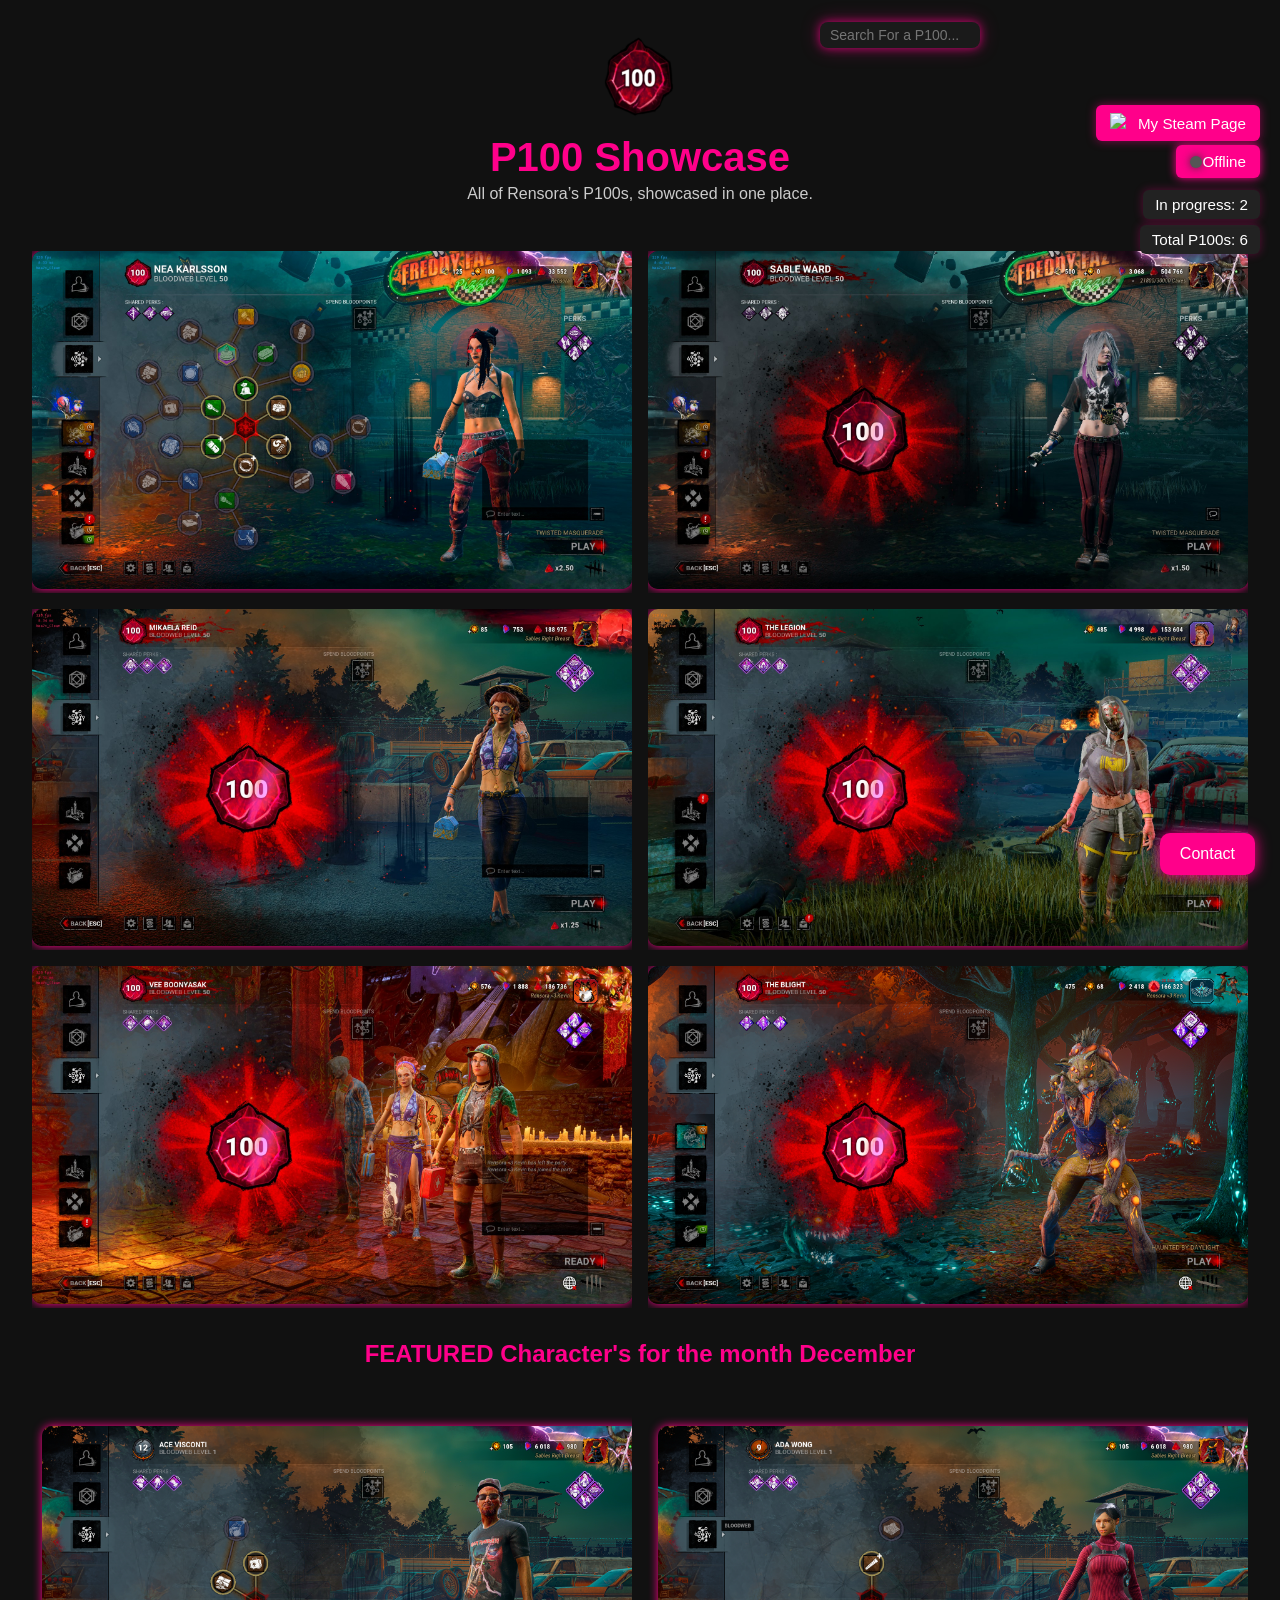
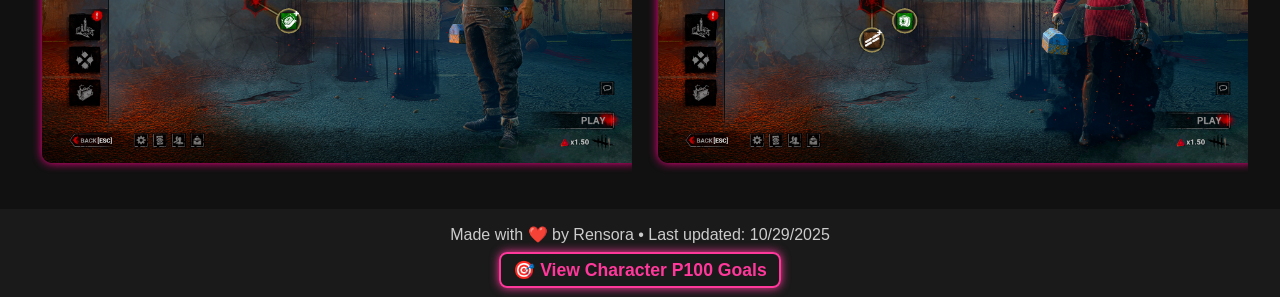
==== p100/index.html @ 57f7c6dd "initial comit" ====
<!DOCTYPE html>
<html lang="en">
<head>
  <meta charset="UTF-8" />
  <meta name="viewport" content="width=device-width, initial-scale=1.0" />

  <!-- General metadata -->
  <meta name="title" content="Rensora's P100 Showcase" />
  <meta name="description" content="All of Rensora’s P100s, showcased in one place." />
  <meta name="author" content="Rensora" />
  <meta name="theme-color" content="#b00020" />
  <meta name="robots" content="index, follow" />

  <!-- Open Graph (Discord, Facebook, etc.) -->
  <meta property="og:type" content="website" />
  <meta property="og:title" content="Rensora's P100 Showcase" />
  <meta property="og:description" content="All of Rensora’s P100s, showcased in one place." />
  <meta property="og:image" content="https://i.imgur.com/ICEj7Y8.png" />
  <meta property="og:url" content="https://rensoraa.github.io/p100/" />

  <!-- Twitter Cards -->
  <meta name="twitter:card" content="summary_large_image" />
  <meta name="twitter:title" content="Rensora's P100 Showcase" />
  <meta name="twitter:description" content="All of Rensora’s P100s, showcased in one place." />
  <meta name="twitter:image" content="https://i.imgur.com/ICEj7Y8.png" />

  <title>P100 Showcase</title>
  <link rel="icon" href="https://p100library.com/favicon.ico" />
  <link rel="stylesheet" href="styles.css" />
</head>

<body>
<header>
  <img src="assets/Banner.png" alt="Banner" class="banner" />
  <h1>P100 Showcase</h1>

  <a href="https://steamcommunity.com/id/rensora/" target="_blank" class="steam-button">
    <img src="https://cdn-icons-png.flaticon.com/512/3670/3670382.png" alt="My Steam Page" class="steam-icon" />
    My Steam Page
  </a>

  <div class="p100-counter">
    Total P100s: <span id="p100-count">6</span>
  </div>

  <div class="inprogress-counter">
    In progress: <span id="inprogress-count">2</span>
  </div>
  <p>All of Rensora’s P100s, showcased in one place.</p>
</header>

<!-- Discord button with dot and status text -->
<div id="discord-button" class="discord-button">
  <span id="discord-status-dot"></span>
  <span id="discord-status-text"></span>
</div>

<!-- Discord activity box (glassy, DBD info) -->
<div id="discord-activity" class="discord-activity">
  <img id="dbd-image" src="https://cdn2.steamgriddb.com/icon/29ec8066dea8748449b852688c46ee5a/32/256x256.png" alt="Game Art">
  <div class="dbd-info">
    <span id="dbd-title">Playing Dead by Daylight</span>
    <span id="dbd-timer"></span>
  </div>
</div>

<div class="search-container">
  <input type="text" id="search-input" placeholder="Search For a P100..." />
  <ul id="search-results"></ul>
</div>

<main class="gallery-section">
  <div class="gallery">
    <div class="screenshot">
      <img src="assets/p100-screenshots/Survivor/Nea.jpg" alt="Nea Karlsson" title="Unlocked on 27 Mar 2025" />
    </div>
    <div class="screenshot">
      <img src="assets/p100-screenshots/Survivor/Sable.jpg" alt="Sable Ward" title="Unlocked on 22 Jul 2025" />
    </div>
    <div class="screenshot">
      <img src="assets/p100-screenshots/Survivor/Mika.jpg" alt="Mikaela Reid" title="Unlocked on 6 Sep 2025" />
    </div>
    <div class="screenshot">
      <img src="assets/p100-screenshots/Killer/P100_Legion.jpg" alt="Legion" title="Unlocked on 18 September 2025" />
    </div>
    <div class="screenshot">
      <img src="assets/p100-screenshots/Survivor/Vee.jpg" alt="Vee Boonyasak" title="Unlocked on 11 October 2025" />
      </div>
      <div class="screenshot">
      <img src="assets/p100-screenshots/Killer/P100_BlightV2.jpg" alt="Blight" title="Unlocked on 29 October 2025" />
    </div>
    </div>

  <h4 id="featured-title"></h4>
  <div class="gallery" id="featured-gallery"></div>
</main>

<footer>
  <p>Made with ❤️ by Rensora • Last updated: 10/29/2025</p>

  <div class="subsite-link">
      <a href="https://rensoraa.github.io/Prestige-Goals/" class="footer-link">🎯 View Character P100 Goals</a>
    </p>
  </div>
</footer>

<div class="lightbox" id="lightbox">
  <div class="lightbox-content">
    <img src="" alt="Popup Image" id="lightbox-img" />
    <div class="lightbox-info" id="lightbox-info">
      <h3 id="lightbox-title">P100 Title</h3>
      <p id="lightbox-cost"><span class="highlight">Amount Spend:</span></p>
      <p id="lightbox-desc">Additional info about this P100.</p>
      <p id="lightbox-extra">Extra info about this P100.</p>
    </div>
  </div>
</div>
<div id="customAlert" class="hidden">
  <div class="alert-content">
    <p id="alertMessage"></p>
    <button onclick="closeAlert()">OK</button>
  </div>
</div>
<script>
function showAlert(message) {
  document.getElementById("alertMessage").innerHTML = message;
  document.getElementById("customAlert").classList.remove("hidden");
}

function closeAlert() {
  document.getElementById("customAlert").classList.add("hidden");
}
</script>
<script>
  const lightbox = document.getElementById('lightbox');
  const lightboxImg = document.getElementById('lightbox-img');
  const lightboxTitle = document.getElementById('lightbox-title');
  const lightboxDesc = document.getElementById('lightbox-desc');
  const lightboxExtra = document.getElementById('lightbox-extra');
  const lightboxCost = document.getElementById('lightbox-cost');

  const infoMap = {
    'Nea Karlsson': 
    { title: 'Nea Karlsson',
    desc: 'Unlocked on 27 Mar 2025 • My first P100',
    cost: '~ 119 Million Bloodpoints'
   },
    'Sable Ward': 
    { title: 'Sable Ward',
    desc: 'Unlocked on 22 Jul 2025 • My second P100', 
    cost: '~ 121 Million Bloodpoints' 
  },
    'Legion': 
    { title: 'Legion',
    desc: 'Unlocked on 18 August 2025 • My fourth P100',
    cost: 'Aprox 125 Million Bloodpoints'
  },
  'Mikaela Reid': 
    { title: 'Mikaela Reid',
    desc: 'Unlocked on 6 Sep 2025 • My third P100', 
    cost: '~ 123 Million Bloodpoints' 
  },
  'Vee Boonyasak': 
    { title: 'Vee Boonyasak',
    desc: 'Unlocked on 10/11/2025 • My fifth P100', 
    cost: '~ 130 Million Bloodpoints' 
  },
    'Blight': 
    { title: 'The Blight',
    desc: 'Unlocked on 29 Oct 2025 • My sixth P100', 
    cost: '~ 140 Million Bloodpoints' 
  }
};

  document.querySelectorAll('.screenshot img').forEach(img => {
    img.addEventListener('click', () => {
      const alt = img.alt;
      const info = infoMap[alt] || { title: alt, desc: 'No extra info available.'};
      lightboxImg.src = img.src;
      lightboxTitle.textContent = info.title;
      lightboxDesc.textContent = info.desc;
      lightboxExtra.textContent = info.extra;
      lightboxCost.innerHTML = `<span class="highlight">Amount Spend:</span> ${info.cost}`;
      lightbox.classList.add('active');
    });
  });

  lightbox.addEventListener('click', () => {
    lightbox.classList.remove('active');
  });

  const searchInput = document.getElementById('search-input');
  const searchResults = document.getElementById('search-results');

  const nameMap = {
    "Nea Karlsson": "P100 Nea",
    "Sable Ward": "P100 Sable",
    "The Legion": "P100 Legion",
    "Mikaela Reid": "P100 Mika",
    "Vee Boonyasak": "P100 Vee",
    "The Blight": "P100 Blight"
  };

  const imgMap = {};
  document.querySelectorAll('.screenshot img').forEach(img => {
    imgMap[img.alt.toLowerCase()] = img;
  });

  searchInput.addEventListener('input', () => {
    const query = searchInput.value.toLowerCase();
    searchResults.innerHTML = '';
    if(query.length === 0) { searchResults.style.display='none'; return;}
    Object.keys(imgMap).forEach(key => {
      if(key.includes(query)){
        const li = document.createElement('li');
        li.textContent = key;
        li.addEventListener('click', () => imgMap[key].click());
        searchResults.appendChild(li);
      }
    });
    searchResults.style.display = searchResults.children.length ? 'block' : 'none';
  });

 // Discord status update
function updateDiscordStatus() {
  fetch("https://api.lanyard.rest/v1/users/929521121475313804")
    .then(res => res.json())
    .then(data => {
      if (!data.success) return;

      const dot = document.getElementById("discord-status-dot");
      const statusText = document.getElementById("discord-status-text");
      const status = data.data.discord_status;
      const activities = data.data.activities;

      // Set status dot & text
      if (status === "online") {
        dot.className = "status-online";
        statusText.textContent = "Online";
      } else if (status === "idle") {
        dot.className = "status-idle";
        statusText.textContent = "Idle";
      } else if (status === "dnd") {
        dot.className = "status-dnd";
        statusText.textContent = "Do Not Disturb";
      } else {
        dot.className = "status-offline";
        statusText.textContent = "Offline";
      }

      const activityBox = document.getElementById("discord-activity");
      const dbd = activities.find(a => a.name && a.name.toLowerCase() === "dead by daylight");

      if (dbd) {
        document.getElementById("dbd-image").src = "https://cdn2.steamgriddb.com/icon/29ec8066dea8748449b852688c46ee5a/32/256x256.png";
        document.getElementById("dbd-title").textContent = "Playing Dead by Daylight";

        const startTime = dbd.timestamps?.start;
        if (startTime) {
          const updateTimer = () => {
            const elapsed = Date.now() - startTime;
            const hours = Math.floor(elapsed / 3600000);
            const minutes = Math.floor((elapsed % 3600000) / 60000);
            const seconds = Math.floor((elapsed % 60000) / 1000);
            document.getElementById("dbd-timer").textContent = `${hours}h ${minutes}m ${seconds}s`;
          };
          updateTimer();
          setInterval(updateTimer, 1000);
        } else {
          document.getElementById("dbd-timer").textContent = "";
        }

        activityBox.style.display = 'flex';
      } else {
        // DBD not active
        document.getElementById("dbd-image").src = "https://cdn2.steamgriddb.com/icon/29ec8066dea8748449b852688c46ee5a/32/256x256.png";
        document.getElementById("dbd-title").textContent = "Not playing Dead by Daylight Right now";
        document.getElementById("dbd-timer").textContent = "";
        activityBox.style.display = 'flex';
      }
    })
    .catch(() => {
      const dot = document.getElementById("discord-status-dot");
      const statusText = document.getElementById("discord-status-text");
      const activityBox = document.getElementById("discord-activity");

      dot.className = "status-offline";
      statusText.textContent = "Offline";
      activityBox.style.display = 'none';
    });
}

updateDiscordStatus();
setInterval(updateDiscordStatus, 15000);

// ===== Featured Images =====
  const monthNames = [
    "january","february","march","april","may","june",
    "july","august","september","october","november","december"
  ];
  const now = new Date();
  const currentMonth = monthNames[now.getMonth()];

  const title = document.getElementById('featured-title');
  title.textContent = `FEATURED Character's for the month ${currentMonth.charAt(0).toUpperCase() + currentMonth.slice(1)}`;

  const gallery = document.getElementById('featured-gallery');

  let images = ["img1.png","img2.png"]; 
  let folder = currentMonth;
  if (images.length === 0) {
    images = ["No feature this month.jpg"];
    folder = "Nope";
  }

  images.forEach(name => {
    const wrapper = document.createElement('div');
    wrapper.className = 'screenshot';
    const img = document.createElement('img');
    img.src = `assets/Featured/${folder}/${name}`;
    img.alt = folder === "Nope" ? "No featured image this month" : `${currentMonth} featured image`;
    img.title = folder === "Nope" ? "No featured character this month" : "Next character(s) P100";
    img.style.maxWidth = '900px';
    img.style.margin = '10px';
    wrapper.appendChild(img);
    gallery.appendChild(wrapper);
  });

console.log(`⠀⠀⠀⠀⠀⢀⠤⠐⠒⠀⠀⠀⠒⠒⠤⣀⠀⠀⠀⠀⠀⠀⠀⠀⠀⠀⠀⠀⠀⠀⠀⠀⠀⠀⠀⠀⠀⠀⠀⠀⠀
⠀⠀⠀⡠⠊⠁⠀⠀⠀⠀⠀⠀⠀⠀⠀⠀⠑⢄⠀⠀⠀⠀⠀⠀⠀⠀⠀⠀⠀⠀⠀⠀⠀⠀⠀⠀⠀⠀⠀⠀⠀
⠀⠀⡔⠁⠀⠀⠀⠀⠀⢰⠁⠀⠀⠀⠀⠀⠀⠈⠆⠀⠀⠀⠀⠀⠀⠀⠀⠀⠀⠀⠀⠀⠀⠀⠀⠀⠀⠀⠀⠀⠀
⠀⢰⠀⠀⠀⠀⠀⠀⠀⣾⠀⠀⠔⠒⠢⠀⠀⠀⢼⠀⠀⠀⠀⠀⠀⠀⠀⠀⠀⠀⠀⠀⠀⠀⠀⠀⠀⠀⠀⠀⠀
⠀⡆⠀⠀⠀⠀⠀⠀⠀⠸⣆⠀⠀⠙⠀⠀⠠⠐⠚⠀⠀⠀⠀⠀⠀⠀⠀⠀⠀⠀⠀⠀⠀⠀⠀⠀⠀⠀⠀⠀⠀
⠀⠇⠀⠀⠀⠀⠀⠀⠀⠀⢻⠀⠀⠀⠀⠀⠀⡄⢠⠁⠀⠀⠀⠀⠀⠀⠀⠀⠀⠀⠀⠀⠀⠀⠀⠀⠀⢀⡀⠀⠀
⠀⢸⠀⠀⠀⠀⠀⠀⠀⠀⢸⠀⠀⠀⠀⣀⣀⡠⡌⠀⠀⠀⠀⠀⠀⠀⠀⠀⠀⠀⠀⡀⢄⣲⣬⣶⣿⣿⡇⡇⠀
⠀⠀⠆⠀⠀⠀⠀⠀⠀⠀⠘⡆⠀⠀⢀⣀⡀⢠⠃⠀⠀⠀⠀⠀⠀⠀⠀⠀⢴⣾⣶⣿⣿⣿⣿⣿⣿⣿⣿⡇⠀
⠀⠀⢸⠀⠀⠀⠀⠠⢄⠀⠀⢣⠀⠀⠑⠒⠂⡌⠀⠀⠀⠀⠀⠀⠀⠀⠀⠀⠀⠉⠛⢿⣿⣿⣿⣿⣿⣿⣿⡇⠀
⠀⠀⠀⠀⠀⠀⠀⠀⠀⠑⠤⡀⠑⠀⠀⠀⡘⠀⠀⠀⠀⠀⠀⠀⠀⠀⠀⠀⠀⠀⡀⣡⣿⣿⣿⣿⣿⣿⣿⣇⠀
⠀⠀⢀⡄⠀⠀⠀⠀⠀⠀⠀⠈⢑⠖⠒⠉⠀⠀⠀⠀⠀⠀⠀⠀⠀⠀⠀⠀⠀⠐⣴⣿⣿⣿⡟⠁⠈⠛⠿⣿⠀
⠀⣰⣿⣿⣄⠀⠀⠀⠀⠀⠀⠀⢸⠀⠀⠀⠀⠀⠀⠀⠀⠀⠀⠀⠀⠀⠀⢀⢈⣾⣿⣿⣿⠏⠀⠀⠀⠀⠀⠈⠀
⠈⣿⣿⣿⣿⣷⡤⣀⡀⠀⠀⢀⠎⣦⣄⣀⡀⠀⠀⠀⠀⠀⠀⠀⠀⠀⠀⣢⣿⣿⣿⡿⠃⠀⠀⠀⠀⠀⠀⠀⠀
⠀⠘⣿⣿⣿⣿⣿⣄⠈⢒⣤⡎⠀⢸⣿⣿⣿⣷⣶⣤⣄⣀⠀⠀⠀⢠⣽⣿⠿⠿⣿⠁⠀⠀⠀⠀⠀⠀⠀⠀
⠀⠀⠹⣿⣿⣿⣿⣿⣾⠛⠉⣿⣦⣸⣿⣿⣿⣿⣿⣿⣿⣿⣿⡗⣰⣿⣿⣿⠀⠀⣿⠀⠀⠀⠀⠀⠀⣀⡀⠀⠀
⠀⠀⡰⠋⠉⠉⠉⣿⠉⠀⠀⠉⢹⡿⠋⠉⠉⠉⠛⢿⣿⠉⠉⠋⠉⠉⠻⣿⠀⠀⣿⠞⠉⢉⣿⠚⠉⠉⠉⣿⠀
⠀⠀⢧⠀⠈⠛⠿⣟⢻⠀⠀⣿⣿⠁⠀⣾⣿⣧⠀⠘⣿⠀⠀⣾⣿⠀⠀⣿⠀⠀⠋⠀⢰⣿⣿⡀⠀⠛⠻⣟⠀
⠀⠀⡞⠿⠶⠄⠀⢸⢸⠀⠀⠿⢿⡄⠀⠻⠿⠇⠀⣸⣿⠀⠀⣿⣿⠀⠀⣿⠀⠀⣶⡀⠈⢻⣿⠿⠶⠆⠀⢸⡇
⠀⠀⠧⢤⣤⣤⠴⠋⠈⠦⣤⣤⠼⠙⠦⢤⣤⡤⠶⠋⠹⠤⠤⠿⠿⠤⠤⠿⠤⠤⠿⠳⠤⠤⠽⢤⣤⣤⠴⠟`);
console.log("Website loaded, Discord status updated. Everything should be working as expected.");
console.log("Current p100's = 6");
console.log("Current in-progress = 2");
console.warn("All buttons, and other assets are loaded and tested on a 1920x1080 resolution.");
console.warn("The discord API used here might reflect outdated information. (Such as: Relative offset of Online status)");
console.error("If you believe the website displays incorrect information, please report it. (you can add me on steam for such reports!)");
</script>
<!-- ===== CONTACT SYSTEM ===== -->
<button id="contact-btn" class="contact-button" aria-label="Contact">Contact</button>

<div id="contact-overlay" class="contact-overlay" aria-hidden="true">
  <div class="contact-content" role="dialog" aria-modal="true" aria-labelledby="contact-title">
    <h2 id="contact-title">Contact Me</h2>
    <form id="contact-form">
      <label for="category">Select Category *</label>
      <select id="category" required>
        <option value="">--Choose an option--</option>
        <option value="contact">Contact</option>
        <option value="complaints">Complaints</option>
        <option value="suggestions">Suggestions</option>
        <option value="other">Other</option>
      </select>

      <label for="discordName">Your Discord *</label>
      <input type="text" id="discordName" placeholder="Rensora._.#0000" required>

      <label for="message">Message *</label>
      <textarea id="message" rows="5" placeholder="Type your message here..." required></textarea>

      <div class="contact-actions">
        <button type="submit" class="submit-btn">Send</button>
        <button type="button" id="close-contact" class="close-btn">Cancel</button>
      </div>
    </form>
  </div>
</div>

<script>
(function () {
  const contactBtn = document.getElementById("contact-btn");
  const overlay = document.getElementById("contact-overlay");
  const closeBtn = document.getElementById("close-contact");
  const form = document.getElementById("contact-form");

  const webhooks = {
    contact: "https://discord.com/api/webhooks/1416488194798780447/uE4sruQIq5HMZhekdR8am6EM9kVMzYgcfvou3D4Vh_VSGyOtvY9nW66fQlyIl3D5UG2p",
    complaints: "https://discord.com/api/webhooks/1416487804522729662/ZLve8uUP86iZYOeUCAJmQNl99UmAfTSWb7vYS_ps4KSuPPb0X8JlIWyMHUTUNyP_E-aK",
    suggestions: "https://discord.com/api/webhooks/1416488346473205911/826_Mj_bfxJPOfkSSa62LzQCugBU2kJ0IW4DMhsxzvoUXPfQDjrv7t6mCwAQtP8wggOj",
    other: "https://discord.com/api/webhooks/1416488577906376775/HiCstAaTAJb9T0V8Nc5EK-UvaNuwnwzjq2hUctL6gNjbhFBQqp-__IMGoSo9GBK8_2mt"
  };

  function openOverlay() {
    overlay.style.display = "flex";
    overlay.setAttribute("aria-hidden", "false");
    document.getElementById("category").focus();
  }

  function closeOverlay() {
    overlay.style.display = "none";
    overlay.setAttribute("aria-hidden", "true");
    form.reset();
  }

  contactBtn.addEventListener("click", openOverlay);
  closeBtn.addEventListener("click", closeOverlay);

  overlay.addEventListener("click", (e) => {
    if (e.target === overlay) closeOverlay();
  });

  form.addEventListener("submit", async (e) => {
    e.preventDefault();
    const category = document.getElementById("category").value;
    const discordName = document.getElementById("discordName").value;
    const message = document.getElementById("message").value;

    if (!category || !discordName || !message) return;

    const webhookUrl = webhooks[category] || webhooks.contact;

const titles = {
  contact: "Someone is trying to get in contact",
  complaints: "A new complaint was opened",
  suggestions: "Someone has a new suggestion",
  other: "A new message was opened"
};

await fetch(webhookUrl, {
  method: "POST",
  headers: { "Content-Type": "application/json" },
  body: JSON.stringify({
    content: "<@929521121475313804>", // ping
    embeds: [
      {
        title: titles[category] || "Website fetched a new message",
        color: parseInt("4B0082", 16),
        fields: [
          { name: "Name", value: `\`\`\`\n${discordName}\n\`\`\``, inline: true },
          { name: "Category", value: `\`\`\`\n${category}\n\`\`\``, inline: true },
          { name: "Message", value: `\`\`\`\n${message}\n\`\`\`` }
        ],
        footer: {
          text: `Message was received today at ${new Date().toLocaleTimeString()}`
        }
      }
    ]
  })
});
    closeOverlay();
    showAlert("Your message has been sent!<br>Rensora will respond to you shortly.<br>Join his server or await a friend request.<br><a href='https://discord.gg/2VMYujXzRh' target='_blank'>Join Contact Server</a>");
  });
})();
</script>
</body>
</html>
---- p100/styles.css ----
:root {
    --purple-main: #ff008a;
    --purple-hover: #ff389b;
}
* {
    margin: 0;
    padding: 0;
    box-sizing: border-box;
}
body {
    font-family: "Segoe UI", Tahoma, Geneva, Verdana, sans-serif;
    background-color: #111;
    color: #eee;
    text-align: center;
    min-height: 100vh;
    display: flex;
    flex-direction: column;
}
header {
    padding: 2rem 1rem 1rem;
}
.banner {
    display: block;
    width: 7% !important;
    height: auto !important;
    margin: 0 auto 1rem;
    border-radius: 1rem;
}
h1 {
    font-size: 2.5rem;
    margin-bottom: 0.3rem;
    color: var(--purple-main);
}
h4 {
    font-size: 1.5rem;
    margin-bottom: 1rem;
    color: var(--purple-main);
    text-align: center;
}
p {
    font-size: 1rem;
    color: #ccc;
}
.gallery {
    display: grid;
    grid-template-columns: repeat(2, 1fr);
    gap: 1rem;
    padding: 2rem;
    flex-grow: 1;
}
.screenshot {
    position: relative;
    display: inline-block;
    overflow: hidden;
}
.screenshot img {
    width: 100%;
    border-radius: 10px;
    box-shadow: 0 0 10px rgba(255, 0, 138, 1);
    transition: transform 0.2s ease;
}
.screenshot img:hover {
    transform: scale(1.03);
}
footer {
    padding: 1rem;
    background-color: #1a1a1a;
    font-size: 0.9rem;
    color: #777;
}
.lightbox {
    position: fixed;
    top: 0;
    left: 0;
    width: 100%;
    height: 100%;
    background: rgba(0, 0, 0, 0.85);
    display: flex;
    align-items: center;
    justify-content: center;
    z-index: 999;
    visibility: hidden;
    opacity: 0;
    transition: opacity 0.2s ease;
}
.lightbox.active {
    visibility: visible;
    opacity: 1;
}
.lightbox-content {
    display: flex;
    flex-direction: row;
    align-items: center;
    gap: 2rem;
    max-width: 90%;
    max-height: 90%;
    flex-wrap: wrap;
}
.lightbox img {
    max-width: 75%;
    max-height: 80%;
    border-radius: 10px;
    box-shadow: 0 0 20px rgba(255, 0, 138, 1);
}
.lightbox-info {
    max-width: 30%;
    background-color: #1a1a1a;
    padding: 1rem;
    border-radius: 10px;
    color: #eee;
    box-shadow: 0 0 15px rgba(255, 0, 138, 0.5);
    text-align: left;
}
.lightbox-info h3 {
    margin-bottom: 0.5rem;
    color: var(--purple-hover);
}
.lightbox-info p {
    font-size: 0.95rem;
    color: #ccc;
}
.steam-button {
    position: absolute;
    top: 105px;
    right: 20px;
    background-color: var(--purple-main);
    color: #fff;
    padding: 8px 14px;
    text-decoration: none;
    border-radius: 6px;
    font-size: 0.95rem;
    display: flex;
    align-items: center;
    gap: 8px;
    box-shadow: 0 0 10px rgba(255, 0, 138, 0.5);
    transition: background 0.2s ease;
    z-index: 10;
}
.steam-button:hover {
    background-color: var(--purple-hover);
}
.highlight {
    color: var(--purple-hover);
    font-weight: bold;
    font-style: italic;
}
.p100-counter,
.inprogress-counter {
    position: absolute;
    background-color: #222;
    color: #fff;
    padding: 6px 12px;
    border-radius: 6px;
    font-size: 0.95rem;
    box-shadow: 0 0 10px rgba(255, 0, 138, 0.3);
    z-index: 9;
}
.p100-counter { top: 225px; right: 20px; }
.inprogress-counter { top: 190px; right: 20px; }

.steam-icon {
    width: 20px;
    height: 20px;
}
#killer-section .gallery {
    display: flex;
    justify-content: center;
    align-items: center;
}
#killer-section .screenshot {
    text-align: center;
}
#killer-section img {
    max-width: 900px;
    width: 100%;
    height: auto;
}
.search-container {
    position: absolute;
    top: 22px;
    right: 300px;
    text-align: right;
    z-index: 10;
}
#search-input {
    padding: 5px 10px;
    border-radius: 8px;
    border: none;
    font-size: 14px;
    width: 160px;
    background-color: #1a1a1a;
    color: #fff;
    box-shadow: 0 0 10px rgba(255, 0, 138, 0.7), 0 0 20px rgba(255, 0, 138, 0.3);
    transition: box-shadow 0.2s ease, background 0.2s ease;
}
#search-input:focus {
    outline: none;
    box-shadow: 0 0 15px rgba(255, 0, 138, 0.8), 0 0 25px rgba(255, 0, 138, 0.6);
}
#search-results {
    list-style: none;
    margin-top: 5px;
    padding: 0;
    background-color: #1f1b2e;
    border-radius: 8px;
    display: none;
    max-height: 200px;
    overflow-y: auto;
}
#search-results li {
    padding: 6px 10px;
    cursor: pointer;
}
#search-results li:hover {
    background-color: #333;
}
.subsite-link {
    margin-top: 1rem;
}
.subsite-link a {
    color: var(--purple-hover);
    font-weight: bold;
    text-decoration: none;
    font-family: 'Bebas Neue', sans-serif;
    font-size: 1.1rem;
    padding: 6px 12px;
    border: 2px solid var(--purple-hover);
    border-radius: 8px;
    box-shadow: 0 0 10px #ff389b;
    transition: background-color 0.3s ease, color 0.3s ease;
}
.subsite-link a:hover, .subsite-link a:focus {
    background-color: var(--purple-hover);
    color: #111;
    box-shadow: 0 0 20px #ff389b;
}
.footer-link {
    color: var(--purple-hover);
    font-weight: bold;
    text-decoration: none;
    transition: color 0.3s ease;
}
.footer-link:hover, .footer-link:focus {
    color: var(--purple-hover);
    text-decoration: none;
}
a {
    color: inherit;
    text-decoration: none;
}
.discord-activity {
    display: none;
    position: absolute;
    top: 22px;
    right: 20px;
    background: rgba(34, 34, 34, 0.6);
    backdrop-filter: blur(8px);
    border-radius: 12px;
    padding: 10px;
    box-shadow: 0 0 15px rgba(255, 0, 138, 0.486);
    color: #fff;
    width: 220px;
    font-size: 0.9rem;
    display: flex;
    align-items: center;
    gap: 10px;
}
.discord-activity img {
    width: 48px;
    height: 48px;
    border-radius: 8px;
    box-shadow: 0 0 8px rgba(255, 0, 138, 1);
}
.dbd-info {
    display: flex;
    flex-direction: column;
}
#dbd-title {
    font-weight: bold;
    color: var(--purple-hover);
}
#dbd-timer {
    font-size: 0.8rem;
    color: #ccc;
}
.discord-button {
    position: absolute;
    top: 145px;
    right: 20px;
    background-color: var(--purple-main);
    color: #fff;
    padding: 8px 14px;
    text-decoration: none;
    border-radius: 6px;
    font-size: 0.95rem;
    display: flex;
    align-items: center;
    justify-content: center;
    box-shadow: 0 0 10px rgba(255, 0, 138, 1);
    transition: background 0.2s ease;
    z-index: 10;
}
#discord-status-dot {
    width: 12px;
    height: 12px;
    border-radius: 50%;
    display: inline-block;
}
.status-online {
    background-color: #43b581;
    box-shadow: 0 0 8px #43b581;
}
.status-idle {
    background-color: #faa61a;
    box-shadow: 0 0 8px #faa61a;
}
.status-dnd {
    background-color: #f04747;
    box-shadow: 0 0 8px #f04747;
}
.status-offline {
    background-color: #555;
    box-shadow: 0 0 8px #333;
}

/* CONTACT OVERLAY STYLES (APPENDED) */
.contact-button {
  position: fixed;
  bottom: 25px;
  right: 25px;
  background: var(--purple-main);
  color: #fff;
  border: none;
  border-radius: 10px;
  padding: 12px 20px;
  font-size: 1rem;
  cursor: pointer;
  box-shadow: 0 0 15px rgba(255, 0, 138, 1);
  transition: background 0.2s ease;
  z-index: 50;
}
.contact-button:hover {
  background: var(--purple-hover);
}

.contact-overlay {
  position: fixed;
  top: 0; left: 0;
  width: 100%; height: 100%;
  background: rgba(0,0,0,0.85);
  display: none;
  justify-content: center;
  align-items: center;
  z-index: 100;
}

.contact-content {
  background: #1a1a1a;
  padding: 2rem;
  border-radius: 15px;
  box-shadow: 0 0 20px rgba(255, 0, 136, 0.8);
  width: 90%;
  max-width: 500px;
  text-align: left;
}

.contact-content h2 {
  color: var(--purple-hover);
  margin-bottom: 1rem;
  text-align: center;
}

#contact-form label {
  display: block;
  margin-top: 1rem;
  margin-bottom: 0.3rem;
  color: #ccc;
  font-size: 0.95rem;
}

#contact-form input,
#contact-form select,
#contact-form textarea {
  width: 100%;
  padding: 10px;
  background: #111;
  color: #eee;
  border: 1px solid #333;
  border-radius: 8px;
  font-size: 0.95rem;
  box-shadow: 0 0 10px rgba(255, 0, 138, 1);
}

.contact-actions {
  display: flex;
  justify-content: space-between;
  margin-top: 1.5rem;
}

.submit-btn,
.close-btn {
  padding: 10px 16px;
  border: none;
  border-radius: 8px;
  cursor: pointer;
  font-size: 0.95rem;
}

.submit-btn {
  background: var(--purple-main);
  color: #fff;
}
.submit-btn:hover {
  background: var(--purple-hover);
}

.close-btn {
  background: #333;
  color: #eee;
}
.close-btn:hover {
  background: #555;
}
#customAlert {
  position: fixed;
  top: 0;
  left: 0;
  width: 100%;
  height: 100%;
  background: rgba(0,0,0,0.7);
  display: flex;
  justify-content: center;
  align-items: center;
  z-index: 9999;
}

#customAlert.hidden {
  display: none;
}

.alert-content {
  background: #1a1a1a;
  color: #fff;
  padding: 20px 30px;
  border-radius: 12px;
  text-align: center;
  max-width: 350px;
  box-shadow: 0 0 20px #ff389b;
}

.alert-content button {
  background: #ff389b;
  border: none;
  padding: 8px 15px;
  color: #fff;
  margin-top: 15px;
  border-radius: 8px;
  cursor: pointer;
}

.alert-content a {
  color: #d41675;
  text-decoration: underline;
}
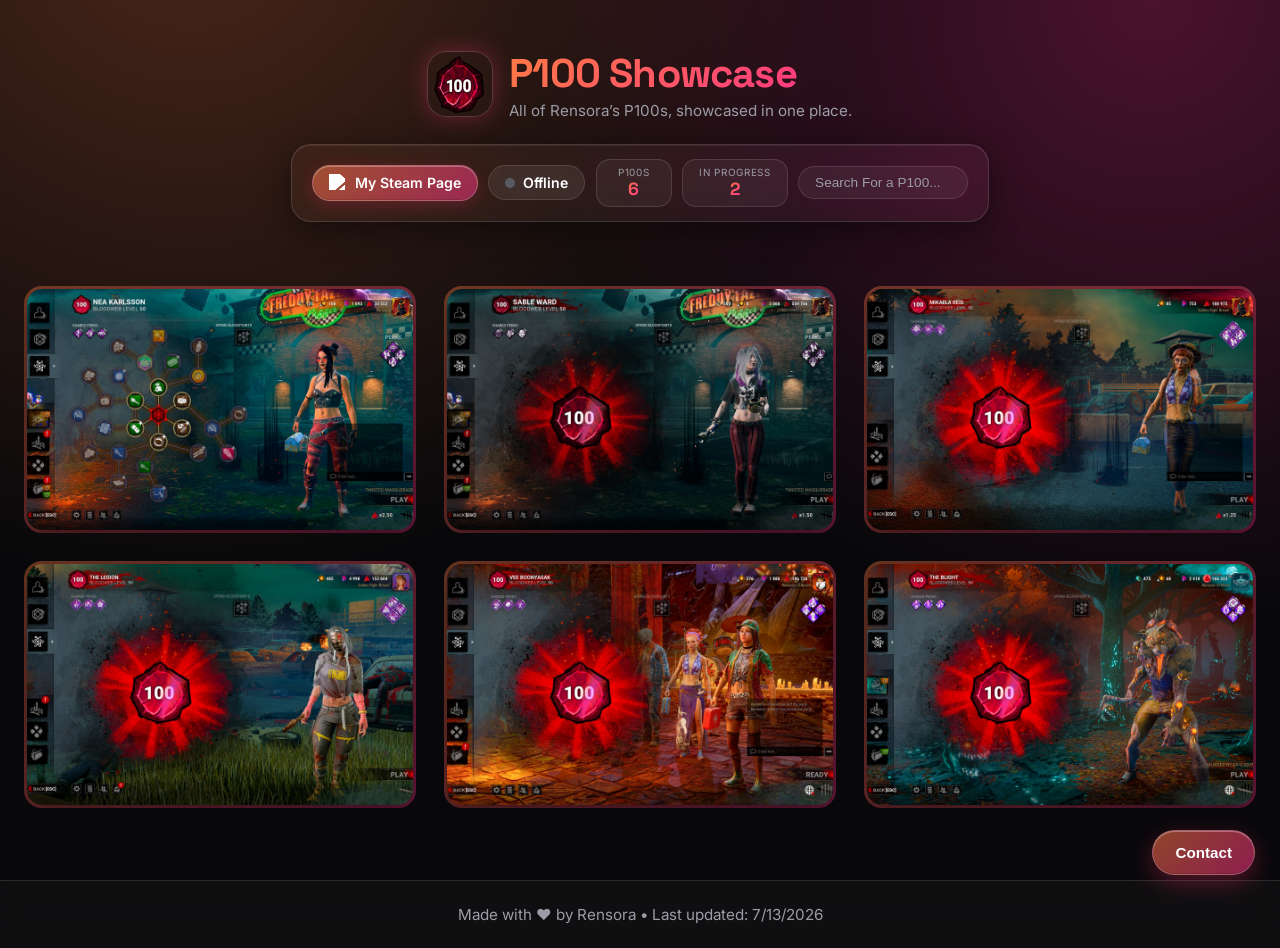
==== commit ac9b06b4: "issue fixed" ====
--- a/p100/index.html
+++ b/p100/index.html
@@ -8,7 +8,7 @@
   <meta name="title" content="Rensora's P100 Showcase" />
   <meta name="description" content="All of Rensora’s P100s, showcased in one place." />
   <meta name="author" content="Rensora" />
-  <meta name="theme-color" content="#b00020" />
+  <meta name="theme-color" content="#ff2f8a" />
   <meta name="robots" content="index, follow" />
 
   <!-- Open Graph (Discord, Facebook, etc.) -->
@@ -26,47 +26,64 @@
 
   <title>P100 Showcase</title>
   <link rel="icon" href="https://p100library.com/favicon.ico" />
+
+  <!-- Fonts: Space Grotesk for display, Inter for body -->
+  <link rel="preconnect" href="https://fonts.googleapis.com">
+  <link rel="preconnect" href="https://fonts.gstatic.com" crossorigin>
+  <link href="https://fonts.googleapis.com/css2?family=Space+Grotesk:wght@500;600;700&family=Inter:wght@400;500;600&display=swap" rel="stylesheet">
+
   <link rel="stylesheet" href="styles.css" />
 </head>
 
 <body>
-<header>
-  <img src="assets/Banner.png" alt="Banner" class="banner" />
-  <h1>P100 Showcase</h1>
-
-  <a href="https://steamcommunity.com/id/rensora/" target="_blank" class="steam-button">
-    <img src="https://cdn-icons-png.flaticon.com/512/3670/3670382.png" alt="My Steam Page" class="steam-icon" />
-    My Steam Page
-  </a>
-
-  <div class="p100-counter">
-    Total P100s: <span id="p100-count">6</span>
-  </div>
-
-  <div class="inprogress-counter">
-    In progress: <span id="inprogress-count">2</span>
-  </div>
-  <p>All of Rensora’s P100s, showcased in one place.</p>
+
+<header class="hero">
+  <div class="hero-inner">
+    <img src="assets/Banner.png" alt="Banner" class="banner" />
+    <div class="hero-text">
+      <h1>P100 Showcase</h1>
+      <p>All of Rensora’s P100s, showcased in one place.</p>
+    </div>
+  </div>
 </header>
 
-<!-- Discord button with dot and status text -->
-<div id="discord-button" class="discord-button">
-  <span id="discord-status-dot"></span>
-  <span id="discord-status-text"></span>
-</div>
-
-<!-- Discord activity box (glassy, DBD info) -->
-<div id="discord-activity" class="discord-activity">
-  <img id="dbd-image" src="https://cdn2.steamgriddb.com/icon/29ec8066dea8748449b852688c46ee5a/32/256x256.png" alt="Game Art">
-  <div class="dbd-info">
-    <span id="dbd-title">Playing Dead by Daylight</span>
-    <span id="dbd-timer"></span>
-  </div>
-</div>
-
-<div class="search-container">
-  <input type="text" id="search-input" placeholder="Search For a P100..." />
-  <ul id="search-results"></ul>
+<div class="control-bar">
+  <div class="control-bar-inner">
+    <a href="https://steamcommunity.com/id/rensora/" target="_blank" class="pill-btn steam-button">
+      <img src="https://cdn-icons-png.flaticon.com/512/3670/3670382.png" alt="My Steam Page" class="steam-icon" />
+      My Steam Page
+    </a>
+
+    <!-- Discord button with dot and status text -->
+    <div id="discord-button" class="pill-btn discord-button">
+      <span id="discord-status-dot"></span>
+      <span id="discord-status-text"></span>
+    </div>
+
+    <div class="stat-pill">
+      <span class="stat-label">P100s</span>
+      <span id="p100-count" class="stat-value">6</span>
+    </div>
+
+    <div class="stat-pill">
+      <span class="stat-label">In progress</span>
+      <span id="inprogress-count" class="stat-value">2</span>
+    </div>
+
+    <div class="search-container">
+      <input type="text" id="search-input" placeholder="Search For a P100..." />
+      <ul id="search-results"></ul>
+    </div>
+  </div>
+
+  <!-- Discord activity box (glassy, DBD info) -->
+  <div id="discord-activity" class="discord-activity">
+    <img id="dbd-image" src="https://cdn2.steamgriddb.com/icon/29ec8066dea8748449b852688c46ee5a/32/256x256.png" alt="Game Art">
+    <div class="dbd-info">
+      <span id="dbd-title">Playing Dead by Daylight</span>
+      <span id="dbd-timer"></span>
+    </div>
+  </div>
 </div>
 
 <main class="gallery-section">
@@ -90,18 +107,10 @@
       <img src="assets/p100-screenshots/Killer/P100_BlightV2.jpg" alt="Blight" title="Unlocked on 29 October 2025" />
     </div>
     </div>
-
-  <h4 id="featured-title"></h4>
-  <div class="gallery" id="featured-gallery"></div>
 </main>
 
 <footer>
-  <p>Made with ❤️ by Rensora • Last updated: 10/29/2025</p>
-
-  <div class="subsite-link">
-      <a href="https://rensoraa.github.io/Prestige-Goals/" class="footer-link">🎯 View Character P100 Goals</a>
-    </p>
-  </div>
+  <p>Made with ❤️ by Rensora • Last updated: 7/13/2026</p>
 </footer>
 
 <div class="lightbox" id="lightbox">
@@ -293,39 +302,6 @@
 updateDiscordStatus();
 setInterval(updateDiscordStatus, 15000);
 
-// ===== Featured Images =====
-  const monthNames = [
-    "january","february","march","april","may","june",
-    "july","august","september","october","november","december"
-  ];
-  const now = new Date();
-  const currentMonth = monthNames[now.getMonth()];
-
-  const title = document.getElementById('featured-title');
-  title.textContent = `FEATURED Character's for the month ${currentMonth.charAt(0).toUpperCase() + currentMonth.slice(1)}`;
-
-  const gallery = document.getElementById('featured-gallery');
-
-  let images = ["img1.png","img2.png"]; 
-  let folder = currentMonth;
-  if (images.length === 0) {
-    images = ["No feature this month.jpg"];
-    folder = "Nope";
-  }
-
-  images.forEach(name => {
-    const wrapper = document.createElement('div');
-    wrapper.className = 'screenshot';
-    const img = document.createElement('img');
-    img.src = `assets/Featured/${folder}/${name}`;
-    img.alt = folder === "Nope" ? "No featured image this month" : `${currentMonth} featured image`;
-    img.title = folder === "Nope" ? "No featured character this month" : "Next character(s) P100";
-    img.style.maxWidth = '900px';
-    img.style.margin = '10px';
-    wrapper.appendChild(img);
-    gallery.appendChild(wrapper);
-  });
-
 console.log(`⠀⠀⠀⠀⠀⢀⠤⠐⠒⠀⠀⠀⠒⠒⠤⣀⠀⠀⠀⠀⠀⠀⠀⠀⠀⠀⠀⠀⠀⠀⠀⠀⠀⠀⠀⠀⠀⠀⠀⠀⠀
 ⠀⠀⠀⡠⠊⠁⠀⠀⠀⠀⠀⠀⠀⠀⠀⠀⠑⢄⠀⠀⠀⠀⠀⠀⠀⠀⠀⠀⠀⠀⠀⠀⠀⠀⠀⠀⠀⠀⠀⠀⠀
 ⠀⠀⡔⠁⠀⠀⠀⠀⠀⢰⠁⠀⠀⠀⠀⠀⠀⠈⠆⠀⠀⠀⠀⠀⠀⠀⠀⠀⠀⠀⠀⠀⠀⠀⠀⠀⠀⠀⠀⠀⠀
@@ -440,7 +416,7 @@
     embeds: [
       {
         title: titles[category] || "Website fetched a new message",
-        color: parseInt("4B0082", 16),
+        color: parseInt("FF2F8A", 16),
         fields: [
           { name: "Name", value: `\`\`\`\n${discordName}\n\`\`\``, inline: true },
           { name: "Category", value: `\`\`\`\n${category}\n\`\`\``, inline: true },
--- a/p100/styles.css
+++ b/p100/styles.css
@@ -1,87 +1,475 @@
 :root {
-    --purple-main: #ff008a;
-    --purple-hover: #ff389b;
-}
+    --bg: #08080a;
+    --orange: #ff7a45;
+    --pink: #ff2f8a;
+    --orange-soft: #ffb26b;
+    --gradient: linear-gradient(135deg, var(--orange), var(--pink));
+    --gradient-hover: linear-gradient(135deg, #ff8f5c, #ff4a9c);
+
+    --surface: rgba(255, 255, 255, 0.05);
+    --surface-strong: rgba(255, 255, 255, 0.09);
+    --border: rgba(255, 255, 255, 0.12);
+
+    --text: #f2f2f5;
+    --text-dim: #9c9ca6;
+
+    --glow: rgba(255, 60, 120, 0.4);
+    --shadow-soft: 0 8px 32px rgba(0, 0, 0, 0.45);
+}
+
 * {
     margin: 0;
     padding: 0;
     box-sizing: border-box;
 }
+
+html {
+    scroll-behavior: smooth;
+}
+
 body {
-    font-family: "Segoe UI", Tahoma, Geneva, Verdana, sans-serif;
-    background-color: #111;
-    color: #eee;
+    font-family: 'Inter', "Segoe UI", Tahoma, Geneva, Verdana, sans-serif;
+    color: var(--text);
     text-align: center;
     min-height: 100vh;
     display: flex;
     flex-direction: column;
-}
-header {
-    padding: 2rem 1rem 1rem;
+    background-color: var(--bg);
+    background-image:
+        radial-gradient(circle at 15% -10%, rgba(255, 122, 69, 0.27), transparent 45%),
+        radial-gradient(circle at 90% 0%, rgba(255, 47, 138, 0.27), transparent 42%);
+    position: relative;
+    overflow-x: hidden;
+}
+
+a {
+    color: inherit;
+    text-decoration: none;
+}
+
+::selection {
+    background: var(--pink);
+    color: #fff;
+}
+
+::-webkit-scrollbar {
+    width: 10px;
+}
+::-webkit-scrollbar-track {
+    background: var(--bg);
+}
+::-webkit-scrollbar-thumb {
+    background: var(--gradient);
+    border-radius: 10px;
+}
+
+a:focus-visible,
+button:focus-visible,
+input:focus-visible,
+select:focus-visible,
+textarea:focus-visible {
+    outline: 2px solid var(--pink);
+    outline-offset: 2px;
+}
+
+/* =========================================================
+   FOG EFFECT — purely decorative, ambient drifting glow.
+   Safe to disable: comment out this ENTIRE block, and comment
+   out (or delete) the #fog-layer <div> in index.html.
+   Nothing else on the page depends on it.
+   ========================================================= */
+#fog-layer {
+    position: fixed;
+    inset: 0;
+    z-index: -1;
+    overflow: hidden;
+    pointer-events: none;
+}
+.fog-blob {
+    position: absolute;
+    border-radius: 50%;
+    filter: blur(70px);
+    mix-blend-mode: screen;
+    will-change: transform;
+}
+.fog-1 {
+    width: 60vw;
+    height: 60vw;
+    top: -20%;
+    left: -15%;
+    background: radial-gradient(circle, var(--orange), transparent 70%);
+    opacity: 0.18;
+    animation: fogDrift1 42s ease-in-out infinite;
+}
+.fog-2 {
+    width: 55vw;
+    height: 55vw;
+    bottom: -20%;
+    right: -15%;
+    background: radial-gradient(circle, var(--pink), transparent 70%);
+    opacity: 0.16;
+    animation: fogDrift2 48s ease-in-out infinite;
+}
+.fog-3 {
+    width: 40vw;
+    height: 40vw;
+    top: 35%;
+    left: 45%;
+    background: radial-gradient(circle, var(--orange-soft), transparent 70%);
+    opacity: 0.10;
+    animation: fogDrift3 56s ease-in-out infinite;
+}
+@keyframes fogDrift1 {
+    0%, 100% { transform: translate(0, 0) scale(1); }
+    50% { transform: translate(8vw, 6vh) scale(1.15); }
+}
+@keyframes fogDrift2 {
+    0%, 100% { transform: translate(0, 0) scale(1); }
+    50% { transform: translate(-6vw, -8vh) scale(1.1); }
+}
+@keyframes fogDrift3 {
+    0%, 100% { transform: translate(-50%, 0) scale(1); }
+    50% { transform: translate(-42%, 5vh) scale(1.2); }
+}
+@media (prefers-reduced-motion: reduce) {
+    .fog-blob { animation: none; }
+}
+/* ===================== END FOG EFFECT ===================== */
+
+
+/* ---------- Hero ---------- */
+header.hero {
+    padding: 3rem 1.5rem 1.5rem;
+    position: relative;
+    z-index: 1;
+}
+.hero-inner {
+    display: flex;
+    align-items: center;
+    justify-content: center;
+    gap: 1.1rem;
+    flex-wrap: wrap;
 }
 .banner {
-    display: block;
-    width: 7% !important;
-    height: auto !important;
-    margin: 0 auto 1rem;
-    border-radius: 1rem;
+    width: 64px;
+    height: 64px;
+    border-radius: 18px;
+    object-fit: cover;
+    box-shadow: 0 0 0 1px var(--border), 0 0 24px rgba(255, 60, 120, 0.35);
+}
+.hero-text {
+    text-align: left;
 }
 h1 {
+    font-family: 'Space Grotesk', 'Inter', sans-serif;
     font-size: 2.5rem;
-    margin-bottom: 0.3rem;
-    color: var(--purple-main);
+    font-weight: 700;
+    letter-spacing: -0.02em;
+    background: var(--gradient);
+    -webkit-background-clip: text;
+    background-clip: text;
+    color: transparent;
 }
 h4 {
-    font-size: 1.5rem;
-    margin-bottom: 1rem;
-    color: var(--purple-main);
+    font-family: 'Space Grotesk', 'Inter', sans-serif;
+    font-size: 1.4rem;
+    font-weight: 600;
+    color: #fff;
     text-align: center;
+    margin: 2.5rem 0 0.25rem;
 }
 p {
-    font-size: 1rem;
-    color: #ccc;
+    font-size: 0.95rem;
+    color: var(--text-dim);
+}
+.hero-text p {
+    margin-top: 0.15rem;
+}
+
+/* ---------- Control bar (steam / discord / counters / search) ---------- */
+.control-bar {
+    max-width: 780px;
+    margin: 0 auto 2rem;
+    padding: 0 1.5rem;
+    position: relative;
+    z-index: 5;
+}
+.control-bar-inner {
+    display: flex;
+    flex-wrap: wrap;
+    gap: 0.65rem;
+    align-items: center;
+    justify-content: center;
+    background: rgba(255, 255, 255, 0.045);
+    border: 1px solid var(--border);
+    backdrop-filter: blur(22px) saturate(160%);
+    -webkit-backdrop-filter: blur(22px) saturate(160%);
+    border-radius: 20px;
+    padding: 0.85rem 1.25rem;
+    box-shadow: var(--shadow-soft), inset 0 1px 0 rgba(255, 255, 255, 0.08);
+}
+
+.pill-btn {
+    display: inline-flex;
+    align-items: center;
+    gap: 8px;
+    padding: 8px 16px;
+    border-radius: 999px;
+    font-size: 0.88rem;
+    font-weight: 600;
+    color: #fff;
+    background: linear-gradient(135deg, rgba(255, 122, 69, 0.5), rgba(255, 47, 138, 0.5));
+    backdrop-filter: blur(14px) saturate(160%);
+    -webkit-backdrop-filter: blur(14px) saturate(160%);
+    border: 1px solid rgba(255, 255, 255, 0.22);
+    box-shadow:
+        0 4px 16px rgba(255, 50, 110, 0.22),
+        inset 0 1px 0 rgba(255, 255, 255, 0.3),
+        inset 0 -1px 0 rgba(0, 0, 0, 0.12);
+    cursor: pointer;
+    transition: transform 0.18s ease, box-shadow 0.18s ease, background 0.18s ease;
+}
+.pill-btn:hover {
+    transform: translateY(-2px);
+    background: linear-gradient(135deg, rgba(255, 143, 92, 0.6), rgba(255, 74, 156, 0.6));
+    box-shadow:
+        0 8px 22px rgba(255, 50, 110, 0.32),
+        inset 0 1px 0 rgba(255, 255, 255, 0.35),
+        inset 0 -1px 0 rgba(0, 0, 0, 0.12);
+}
+.steam-icon {
+    width: 18px;
+    height: 18px;
+    filter: brightness(0) invert(1);
+}
+
+.discord-button {
+    background: rgba(255, 255, 255, 0.06);
+    box-shadow: none;
+    border: 1px solid var(--border);
+}
+.discord-button:hover {
+    background: rgba(255, 255, 255, 0.1);
+    box-shadow: none;
+    transform: none;
+}
+#discord-status-dot {
+    width: 10px;
+    height: 10px;
+    border-radius: 50%;
+    display: inline-block;
+}
+.status-online { background: #43e6a0; box-shadow: 0 0 8px #43e6a0; }
+.status-idle { background: #ffb648; box-shadow: 0 0 8px #ffb648; }
+.status-dnd { background: #ff5470; box-shadow: 0 0 8px #ff5470; }
+.status-offline { background: #5a5a63; box-shadow: 0 0 8px #333; }
+
+.stat-pill {
+    display: flex;
+    flex-direction: column;
+    align-items: center;
+    padding: 6px 16px;
+    border-radius: 14px;
+    background: rgba(255, 255, 255, 0.05);
+    border: 1px solid var(--border);
+    min-width: 76px;
+}
+.stat-label {
+    font-size: 0.62rem;
+    text-transform: uppercase;
+    letter-spacing: 0.07em;
+    color: var(--text-dim);
+}
+.stat-value {
+    font-family: 'Space Grotesk', 'Inter', sans-serif;
+    font-weight: 700;
+    font-size: 1.1rem;
+    background: var(--gradient);
+    -webkit-background-clip: text;
+    background-clip: text;
+    color: transparent;
+}
+
+.search-container {
+    position: relative;
+}
+#search-input {
+    padding: 8px 16px;
+    border-radius: 999px;
+    border: 1px solid var(--border);
+    font-size: 0.85rem;
+    width: 170px;
+    background: rgba(255, 255, 255, 0.05);
+    color: var(--text);
+    transition: box-shadow 0.2s ease, border-color 0.2s ease;
+}
+#search-input::placeholder {
+    color: var(--text-dim);
+}
+#search-input:focus {
+    outline: none;
+    border-color: var(--pink);
+    box-shadow: 0 0 0 3px rgba(255, 47, 138, 0.25);
+}
+#search-results {
+    position: absolute;
+    top: calc(100% + 8px);
+    left: 0;
+    right: 0;
+    list-style: none;
+    background: rgba(15, 15, 18, 0.92);
+    backdrop-filter: blur(14px);
+    border: 1px solid var(--border);
+    border-radius: 12px;
+    overflow: hidden;
+    display: none;
+    max-height: 200px;
+    overflow-y: auto;
+    z-index: 20;
+    text-align: left;
+}
+#search-results li {
+    padding: 8px 12px;
+    cursor: pointer;
+    font-size: 0.85rem;
+}
+#search-results li:hover {
+    background: rgba(255, 255, 255, 0.08);
+}
+
+.discord-activity {
+    display: none;
+    align-items: center;
+    gap: 10px;
+    background: rgba(255, 255, 255, 0.05);
+    border: 1px solid var(--border);
+    backdrop-filter: blur(18px);
+    -webkit-backdrop-filter: blur(18px);
+    border-radius: 16px;
+    padding: 10px 14px;
+    max-width: 320px;
+    margin: 0.75rem auto 0;
+    box-shadow: var(--shadow-soft);
+}
+.discord-activity img {
+    width: 44px;
+    height: 44px;
+    border-radius: 10px;
+    box-shadow: 0 0 10px rgba(255, 60, 120, 0.5);
+}
+.dbd-info {
+    display: flex;
+    flex-direction: column;
+    text-align: left;
+}
+#dbd-title {
+    font-weight: 600;
+    color: #fff;
+    font-size: 0.85rem;
+}
+#dbd-timer {
+    font-size: 0.75rem;
+    color: var(--text-dim);
+}
+
+/* ---------- Gallery ---------- */
+.gallery-section {
+    max-width: 1400px;
+    margin: 0 auto;
+    padding: 0.5rem 1.5rem 3rem;
+    position: relative;
+    z-index: 1;
+    flex-grow: 1;
 }
 .gallery {
     display: grid;
-    grid-template-columns: repeat(2, 1fr);
-    gap: 1rem;
-    padding: 2rem;
-    flex-grow: 1;
+    grid-template-columns: repeat(auto-fill, minmax(360px, 1fr));
+    gap: 1.75rem;
+    padding: 1.5rem 0;
 }
 .screenshot {
     position: relative;
+    border-radius: 18px;
+    padding: 3px;
+    background: linear-gradient(135deg, rgba(255, 122, 69, 0.42), rgba(255, 47, 138, 0.42));
+    overflow: hidden;
+    transition: background 0.25s ease;
+}
+.screenshot img {
+    display: block;
+    width: 100%;
+    height: 100%;
+    max-width: 100%;
+    aspect-ratio: 16 / 10;
+    object-fit: cover;
+    border-radius: 15px;
+    background: #111;
+    box-shadow: 0 8px 24px rgba(0, 0, 0, 0.5);
+    transition: transform 0.25s ease, box-shadow 0.25s ease;
+    cursor: pointer;
+}
+.screenshot:hover {
+    background: linear-gradient(135deg, rgba(255, 122, 69, 0.65), rgba(255, 47, 138, 0.65));
+}
+.screenshot img:hover {
+    transform: scale(1.015);
+    box-shadow: 0 0 24px rgba(255, 60, 120, 0.55);
+}
+
+/* ---------- Footer ---------- */
+footer {
+    padding: 1.5rem;
+    background: rgba(255, 255, 255, 0.03);
+    border-top: 1px solid var(--border);
+    backdrop-filter: blur(14px);
+    -webkit-backdrop-filter: blur(14px);
+    font-size: 0.88rem;
+    color: var(--text-dim);
+    position: relative;
+    z-index: 1;
+}
+.subsite-link {
+    margin-top: 0.85rem;
+}
+.subsite-link a {
     display: inline-block;
-    overflow: hidden;
-}
-.screenshot img {
-    width: 100%;
-    border-radius: 10px;
-    box-shadow: 0 0 10px rgba(255, 0, 138, 1);
-    transition: transform 0.2s ease;
-}
-.screenshot img:hover {
-    transform: scale(1.03);
-}
-footer {
-    padding: 1rem;
-    background-color: #1a1a1a;
-    font-size: 0.9rem;
-    color: #777;
-}
+    color: #fff;
+    font-weight: 600;
+    text-decoration: none;
+    font-size: 0.95rem;
+    padding: 8px 18px;
+    border: 1px solid var(--border);
+    border-radius: 999px;
+    background: rgba(255, 255, 255, 0.04);
+    transition: background 0.25s ease, box-shadow 0.25s ease, transform 0.18s ease;
+}
+.subsite-link a:hover,
+.subsite-link a:focus {
+    background: var(--gradient);
+    box-shadow: 0 8px 24px rgba(255, 60, 120, 0.45);
+    transform: translateY(-2px);
+}
+.footer-link {
+    font-weight: 600;
+}
+
+/* ---------- Lightbox ---------- */
 .lightbox {
     position: fixed;
     top: 0;
     left: 0;
     width: 100%;
     height: 100%;
-    background: rgba(0, 0, 0, 0.85);
+    background: rgba(0, 0, 0, 0.78);
+    backdrop-filter: blur(6px);
+    -webkit-backdrop-filter: blur(6px);
     display: flex;
     align-items: center;
     justify-content: center;
     z-index: 999;
     visibility: hidden;
     opacity: 0;
-    transition: opacity 0.2s ease;
+    transition: opacity 0.25s ease;
 }
 .lightbox.active {
     visibility: visible;
@@ -95,370 +483,253 @@
     max-width: 90%;
     max-height: 90%;
     flex-wrap: wrap;
+    justify-content: center;
 }
 .lightbox img {
     max-width: 75%;
     max-height: 80%;
-    border-radius: 10px;
-    box-shadow: 0 0 20px rgba(255, 0, 138, 1);
+    border-radius: 16px;
+    box-shadow: 0 0 28px rgba(255, 60, 120, 0.5);
 }
 .lightbox-info {
-    max-width: 30%;
-    background-color: #1a1a1a;
-    padding: 1rem;
-    border-radius: 10px;
-    color: #eee;
-    box-shadow: 0 0 15px rgba(255, 0, 138, 0.5);
+    max-width: 320px;
+    background: rgba(20, 20, 24, 0.7);
+    backdrop-filter: blur(20px);
+    -webkit-backdrop-filter: blur(20px);
+    border: 1px solid var(--border);
+    padding: 1.25rem;
+    border-radius: 16px;
+    color: var(--text);
+    box-shadow: var(--shadow-soft);
     text-align: left;
 }
 .lightbox-info h3 {
+    font-family: 'Space Grotesk', 'Inter', sans-serif;
     margin-bottom: 0.5rem;
-    color: var(--purple-hover);
+    background: var(--gradient);
+    -webkit-background-clip: text;
+    background-clip: text;
+    color: transparent;
 }
 .lightbox-info p {
     font-size: 0.95rem;
     color: #ccc;
-}
-.steam-button {
-    position: absolute;
-    top: 105px;
-    right: 20px;
-    background-color: var(--purple-main);
+    margin-top: 0.35rem;
+}
+.highlight {
+    color: var(--orange-soft);
+    font-weight: 700;
+    font-style: normal;
+}
+
+/* ---------- Contact button + overlay ---------- */
+.contact-button {
+    position: fixed;
+    bottom: 25px;
+    right: 25px;
+    background: linear-gradient(135deg, rgba(255, 122, 69, 0.55), rgba(255, 47, 138, 0.55));
+    backdrop-filter: blur(14px) saturate(160%);
+    -webkit-backdrop-filter: blur(14px) saturate(160%);
     color: #fff;
-    padding: 8px 14px;
-    text-decoration: none;
-    border-radius: 6px;
+    border: 1px solid rgba(255, 255, 255, 0.22);
+    border-radius: 999px;
+    padding: 13px 22px;
+    font-weight: 600;
     font-size: 0.95rem;
-    display: flex;
-    align-items: center;
-    gap: 8px;
-    box-shadow: 0 0 10px rgba(255, 0, 138, 0.5);
-    transition: background 0.2s ease;
-    z-index: 10;
-}
-.steam-button:hover {
-    background-color: var(--purple-hover);
-}
-.highlight {
-    color: var(--purple-hover);
-    font-weight: bold;
-    font-style: italic;
-}
-.p100-counter,
-.inprogress-counter {
-    position: absolute;
-    background-color: #222;
-    color: #fff;
-    padding: 6px 12px;
-    border-radius: 6px;
-    font-size: 0.95rem;
-    box-shadow: 0 0 10px rgba(255, 0, 138, 0.3);
-    z-index: 9;
-}
-.p100-counter { top: 225px; right: 20px; }
-.inprogress-counter { top: 190px; right: 20px; }
-
-.steam-icon {
-    width: 20px;
-    height: 20px;
-}
-#killer-section .gallery {
-    display: flex;
+    cursor: pointer;
+    box-shadow:
+        0 8px 24px rgba(255, 50, 110, 0.3),
+        inset 0 1px 0 rgba(255, 255, 255, 0.3),
+        inset 0 -1px 0 rgba(0, 0, 0, 0.12);
+    transition: transform 0.2s ease, box-shadow 0.2s ease, background 0.2s ease;
+    z-index: 50;
+}
+.contact-button:hover {
+    transform: translateY(-3px);
+    background: linear-gradient(135deg, rgba(255, 143, 92, 0.65), rgba(255, 74, 156, 0.65));
+    box-shadow:
+        0 10px 30px rgba(255, 50, 110, 0.4),
+        inset 0 1px 0 rgba(255, 255, 255, 0.35),
+        inset 0 -1px 0 rgba(0, 0, 0, 0.12);
+}
+
+.contact-overlay {
+    position: fixed;
+    top: 0;
+    left: 0;
+    width: 100%;
+    height: 100%;
+    background: rgba(0, 0, 0, 0.78);
+    backdrop-filter: blur(6px);
+    -webkit-backdrop-filter: blur(6px);
+    display: none;
     justify-content: center;
     align-items: center;
-}
-#killer-section .screenshot {
+    z-index: 100;
+}
+.contact-content {
+    background: rgba(18, 18, 22, 0.82);
+    backdrop-filter: blur(24px);
+    -webkit-backdrop-filter: blur(24px);
+    border: 1px solid var(--border);
+    padding: 2rem;
+    border-radius: 20px;
+    box-shadow: 0 20px 60px rgba(0, 0, 0, 0.6);
+    width: 90%;
+    max-width: 480px;
+    text-align: left;
+}
+.contact-content h2 {
+    font-family: 'Space Grotesk', 'Inter', sans-serif;
     text-align: center;
-}
-#killer-section img {
-    max-width: 900px;
-    width: 100%;
-    height: auto;
-}
-.search-container {
-    position: absolute;
-    top: 22px;
-    right: 300px;
-    text-align: right;
-    z-index: 10;
-}
-#search-input {
-    padding: 5px 10px;
-    border-radius: 8px;
-    border: none;
-    font-size: 14px;
-    width: 160px;
-    background-color: #1a1a1a;
-    color: #fff;
-    box-shadow: 0 0 10px rgba(255, 0, 138, 0.7), 0 0 20px rgba(255, 0, 138, 0.3);
-    transition: box-shadow 0.2s ease, background 0.2s ease;
-}
-#search-input:focus {
-    outline: none;
-    box-shadow: 0 0 15px rgba(255, 0, 138, 0.8), 0 0 25px rgba(255, 0, 138, 0.6);
-}
-#search-results {
-    list-style: none;
-    margin-top: 5px;
-    padding: 0;
-    background-color: #1f1b2e;
-    border-radius: 8px;
-    display: none;
-    max-height: 200px;
-    overflow-y: auto;
-}
-#search-results li {
-    padding: 6px 10px;
-    cursor: pointer;
-}
-#search-results li:hover {
-    background-color: #333;
-}
-.subsite-link {
+    margin-bottom: 1rem;
+    background: var(--gradient);
+    -webkit-background-clip: text;
+    background-clip: text;
+    color: transparent;
+}
+#contact-form label {
+    display: block;
     margin-top: 1rem;
-}
-.subsite-link a {
-    color: var(--purple-hover);
-    font-weight: bold;
-    text-decoration: none;
-    font-family: 'Bebas Neue', sans-serif;
-    font-size: 1.1rem;
-    padding: 6px 12px;
-    border: 2px solid var(--purple-hover);
-    border-radius: 8px;
-    box-shadow: 0 0 10px #ff389b;
-    transition: background-color 0.3s ease, color 0.3s ease;
-}
-.subsite-link a:hover, .subsite-link a:focus {
-    background-color: var(--purple-hover);
-    color: #111;
-    box-shadow: 0 0 20px #ff389b;
-}
-.footer-link {
-    color: var(--purple-hover);
-    font-weight: bold;
-    text-decoration: none;
-    transition: color 0.3s ease;
-}
-.footer-link:hover, .footer-link:focus {
-    color: var(--purple-hover);
-    text-decoration: none;
-}
-a {
-    color: inherit;
-    text-decoration: none;
-}
-.discord-activity {
-    display: none;
-    position: absolute;
-    top: 22px;
-    right: 20px;
-    background: rgba(34, 34, 34, 0.6);
-    backdrop-filter: blur(8px);
-    border-radius: 12px;
-    padding: 10px;
-    box-shadow: 0 0 15px rgba(255, 0, 138, 0.486);
-    color: #fff;
-    width: 220px;
+    margin-bottom: 0.3rem;
+    color: var(--text-dim);
     font-size: 0.9rem;
-    display: flex;
-    align-items: center;
-    gap: 10px;
-}
-.discord-activity img {
-    width: 48px;
-    height: 48px;
-    border-radius: 8px;
-    box-shadow: 0 0 8px rgba(255, 0, 138, 1);
-}
-.dbd-info {
-    display: flex;
-    flex-direction: column;
-}
-#dbd-title {
-    font-weight: bold;
-    color: var(--purple-hover);
-}
-#dbd-timer {
-    font-size: 0.8rem;
-    color: #ccc;
-}
-.discord-button {
-    position: absolute;
-    top: 145px;
-    right: 20px;
-    background-color: var(--purple-main);
-    color: #fff;
-    padding: 8px 14px;
-    text-decoration: none;
-    border-radius: 6px;
-    font-size: 0.95rem;
-    display: flex;
-    align-items: center;
-    justify-content: center;
-    box-shadow: 0 0 10px rgba(255, 0, 138, 1);
-    transition: background 0.2s ease;
-    z-index: 10;
-}
-#discord-status-dot {
-    width: 12px;
-    height: 12px;
-    border-radius: 50%;
-    display: inline-block;
-}
-.status-online {
-    background-color: #43b581;
-    box-shadow: 0 0 8px #43b581;
-}
-.status-idle {
-    background-color: #faa61a;
-    box-shadow: 0 0 8px #faa61a;
-}
-.status-dnd {
-    background-color: #f04747;
-    box-shadow: 0 0 8px #f04747;
-}
-.status-offline {
-    background-color: #555;
-    box-shadow: 0 0 8px #333;
-}
-
-/* CONTACT OVERLAY STYLES (APPENDED) */
-.contact-button {
-  position: fixed;
-  bottom: 25px;
-  right: 25px;
-  background: var(--purple-main);
-  color: #fff;
-  border: none;
-  border-radius: 10px;
-  padding: 12px 20px;
-  font-size: 1rem;
-  cursor: pointer;
-  box-shadow: 0 0 15px rgba(255, 0, 138, 1);
-  transition: background 0.2s ease;
-  z-index: 50;
-}
-.contact-button:hover {
-  background: var(--purple-hover);
-}
-
-.contact-overlay {
-  position: fixed;
-  top: 0; left: 0;
-  width: 100%; height: 100%;
-  background: rgba(0,0,0,0.85);
-  display: none;
-  justify-content: center;
-  align-items: center;
-  z-index: 100;
-}
-
-.contact-content {
-  background: #1a1a1a;
-  padding: 2rem;
-  border-radius: 15px;
-  box-shadow: 0 0 20px rgba(255, 0, 136, 0.8);
-  width: 90%;
-  max-width: 500px;
-  text-align: left;
-}
-
-.contact-content h2 {
-  color: var(--purple-hover);
-  margin-bottom: 1rem;
-  text-align: center;
-}
-
-#contact-form label {
-  display: block;
-  margin-top: 1rem;
-  margin-bottom: 0.3rem;
-  color: #ccc;
-  font-size: 0.95rem;
-}
-
+}
 #contact-form input,
 #contact-form select,
 #contact-form textarea {
-  width: 100%;
-  padding: 10px;
-  background: #111;
-  color: #eee;
-  border: 1px solid #333;
-  border-radius: 8px;
-  font-size: 0.95rem;
-  box-shadow: 0 0 10px rgba(255, 0, 138, 1);
-}
-
+    width: 100%;
+    padding: 10px 12px;
+    background: rgba(255, 255, 255, 0.04);
+    color: var(--text);
+    border: 1px solid var(--border);
+    border-radius: 10px;
+    font-size: 0.92rem;
+    font-family: inherit;
+    transition: border-color 0.2s ease, box-shadow 0.2s ease;
+}
+#contact-form input:focus,
+#contact-form select:focus,
+#contact-form textarea:focus {
+    outline: none;
+    border-color: var(--pink);
+    box-shadow: 0 0 0 3px rgba(255, 47, 138, 0.2);
+}
+#contact-form select option {
+    background: #16161a;
+    color: var(--text);
+}
 .contact-actions {
-  display: flex;
-  justify-content: space-between;
-  margin-top: 1.5rem;
-}
-
+    display: flex;
+    justify-content: space-between;
+    gap: 0.75rem;
+    margin-top: 1.5rem;
+}
 .submit-btn,
 .close-btn {
-  padding: 10px 16px;
-  border: none;
-  border-radius: 8px;
-  cursor: pointer;
-  font-size: 0.95rem;
-}
-
+    flex: 1;
+    padding: 10px 16px;
+    border: none;
+    border-radius: 10px;
+    cursor: pointer;
+    font-size: 0.92rem;
+    font-weight: 600;
+    transition: transform 0.18s ease, background 0.18s ease, filter 0.18s ease;
+}
 .submit-btn {
-  background: var(--purple-main);
-  color: #fff;
+    background: linear-gradient(135deg, rgba(255, 122, 69, 0.6), rgba(255, 47, 138, 0.6));
+    backdrop-filter: blur(10px) saturate(160%);
+    -webkit-backdrop-filter: blur(10px) saturate(160%);
+    color: #fff;
+    box-shadow:
+        0 4px 16px rgba(255, 50, 110, 0.25),
+        inset 0 1px 0 rgba(255, 255, 255, 0.3);
 }
 .submit-btn:hover {
-  background: var(--purple-hover);
-}
-
+    filter: brightness(1.1);
+    transform: translateY(-1px);
+}
 .close-btn {
-  background: #333;
-  color: #eee;
+    background: rgba(255, 255, 255, 0.06);
+    color: var(--text);
+    border: 1px solid var(--border);
 }
 .close-btn:hover {
-  background: #555;
-}
+    background: rgba(255, 255, 255, 0.12);
+}
+
+/* ---------- Custom alert ---------- */
 #customAlert {
-  position: fixed;
-  top: 0;
-  left: 0;
-  width: 100%;
-  height: 100%;
-  background: rgba(0,0,0,0.7);
-  display: flex;
-  justify-content: center;
-  align-items: center;
-  z-index: 9999;
-}
-
+    position: fixed;
+    top: 0;
+    left: 0;
+    width: 100%;
+    height: 100%;
+    background: rgba(0, 0, 0, 0.7);
+    backdrop-filter: blur(6px);
+    -webkit-backdrop-filter: blur(6px);
+    display: flex;
+    justify-content: center;
+    align-items: center;
+    z-index: 9999;
+}
 #customAlert.hidden {
-  display: none;
-}
-
+    display: none;
+}
 .alert-content {
-  background: #1a1a1a;
-  color: #fff;
-  padding: 20px 30px;
-  border-radius: 12px;
-  text-align: center;
-  max-width: 350px;
-  box-shadow: 0 0 20px #ff389b;
-}
-
+    background: rgba(18, 18, 22, 0.85);
+    backdrop-filter: blur(24px);
+    -webkit-backdrop-filter: blur(24px);
+    color: var(--text);
+    padding: 24px 30px;
+    border-radius: 16px;
+    text-align: center;
+    max-width: 350px;
+    border: 1px solid var(--border);
+    box-shadow: 0 20px 60px rgba(0, 0, 0, 0.6), 0 0 30px rgba(255, 60, 120, 0.25);
+}
 .alert-content button {
-  background: #ff389b;
-  border: none;
-  padding: 8px 15px;
-  color: #fff;
-  margin-top: 15px;
-  border-radius: 8px;
-  cursor: pointer;
-}
-
+    background: linear-gradient(135deg, rgba(255, 122, 69, 0.6), rgba(255, 47, 138, 0.6));
+    backdrop-filter: blur(10px) saturate(160%);
+    -webkit-backdrop-filter: blur(10px) saturate(160%);
+    border: 1px solid rgba(255, 255, 255, 0.22);
+    padding: 9px 18px;
+    color: #fff;
+    margin-top: 15px;
+    border-radius: 999px;
+    font-weight: 600;
+    cursor: pointer;
+    transition: transform 0.18s ease, filter 0.18s ease;
+}
+.alert-content button:hover {
+    filter: brightness(1.1);
+    transform: translateY(-1px);
+}
 .alert-content a {
-  color: #d41675;
-  text-decoration: underline;
-}
+    color: var(--orange-soft);
+    text-decoration: underline;
+}
+
+/* ---------- Responsive ---------- */
+@media (max-width: 640px) {
+    .hero-inner {
+        flex-direction: column;
+        text-align: center;
+    }
+    .hero-text {
+        text-align: center;
+    }
+    h1 {
+        font-size: 2rem;
+    }
+    .control-bar-inner {
+        flex-direction: column;
+        align-items: stretch;
+    }
+    #search-input {
+        width: 100%;
+    }
+    .contact-actions {
+        flex-direction: column;
+    }
+}
